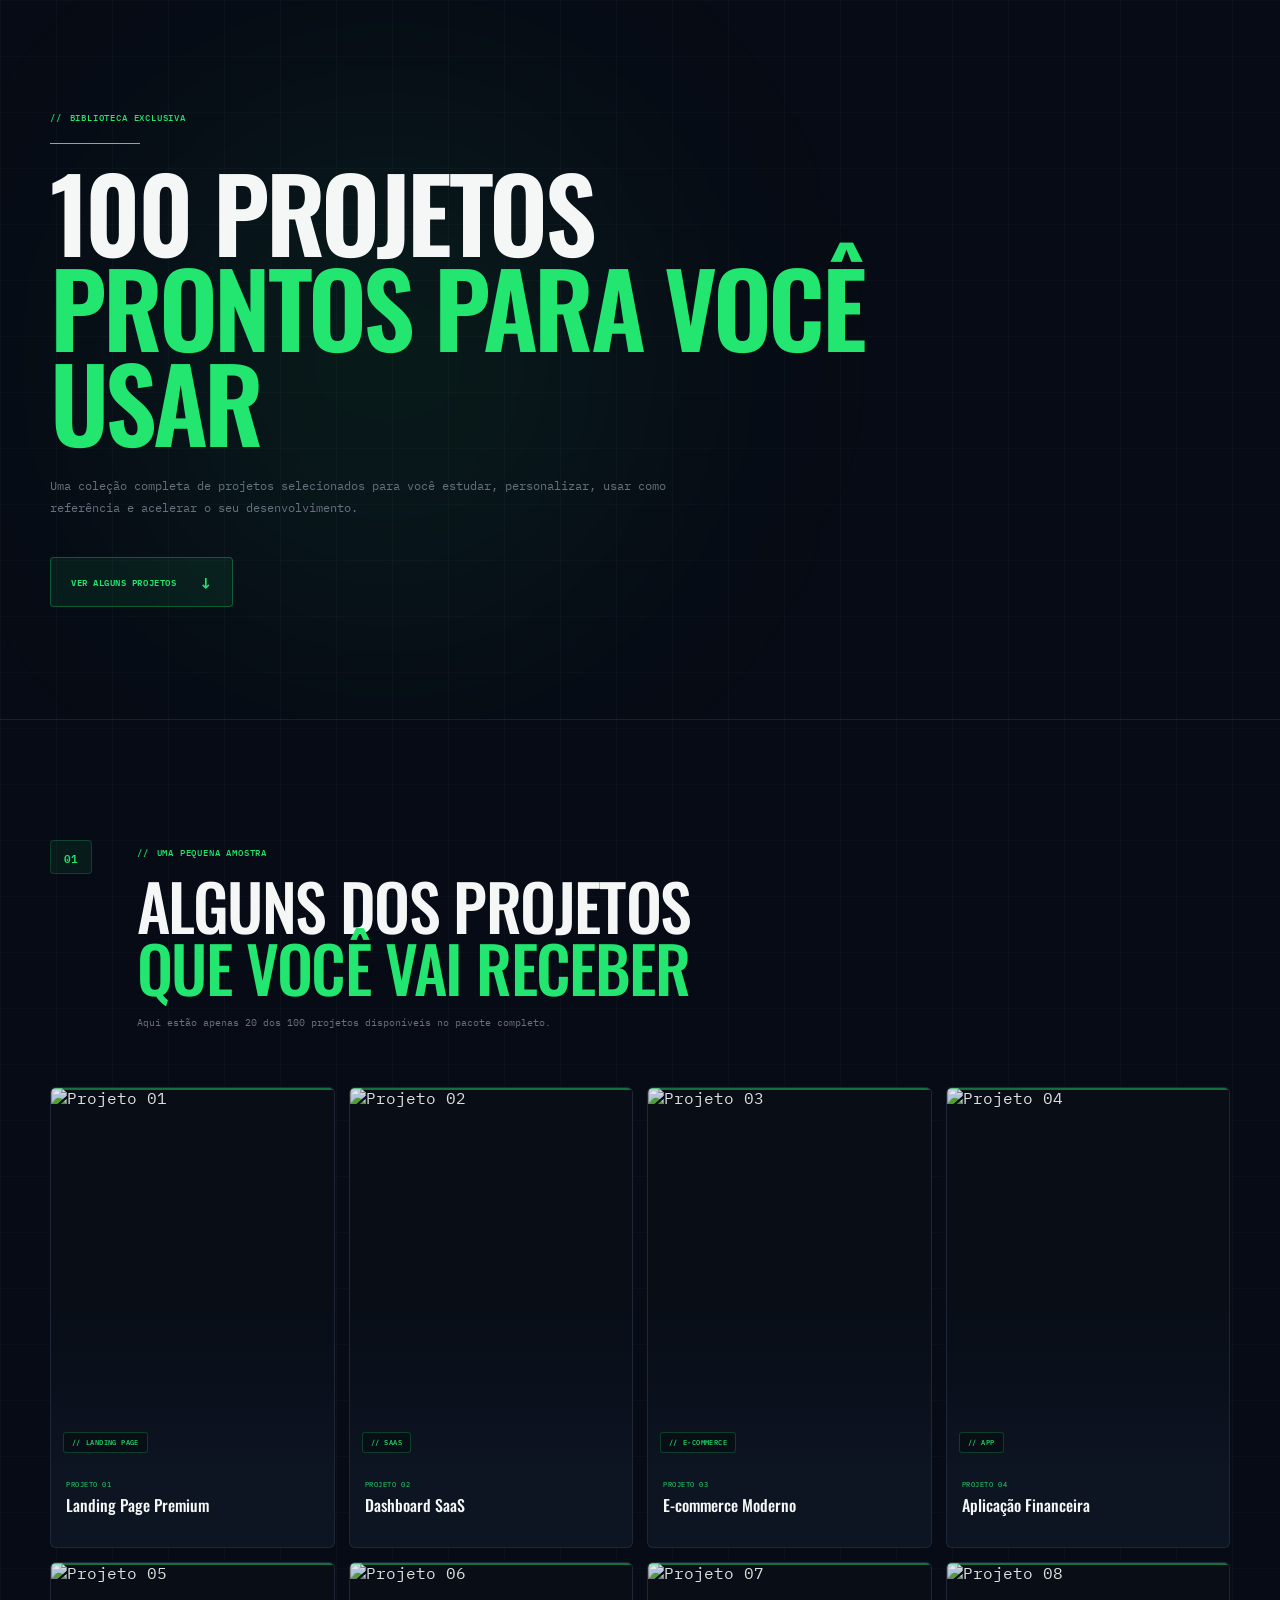
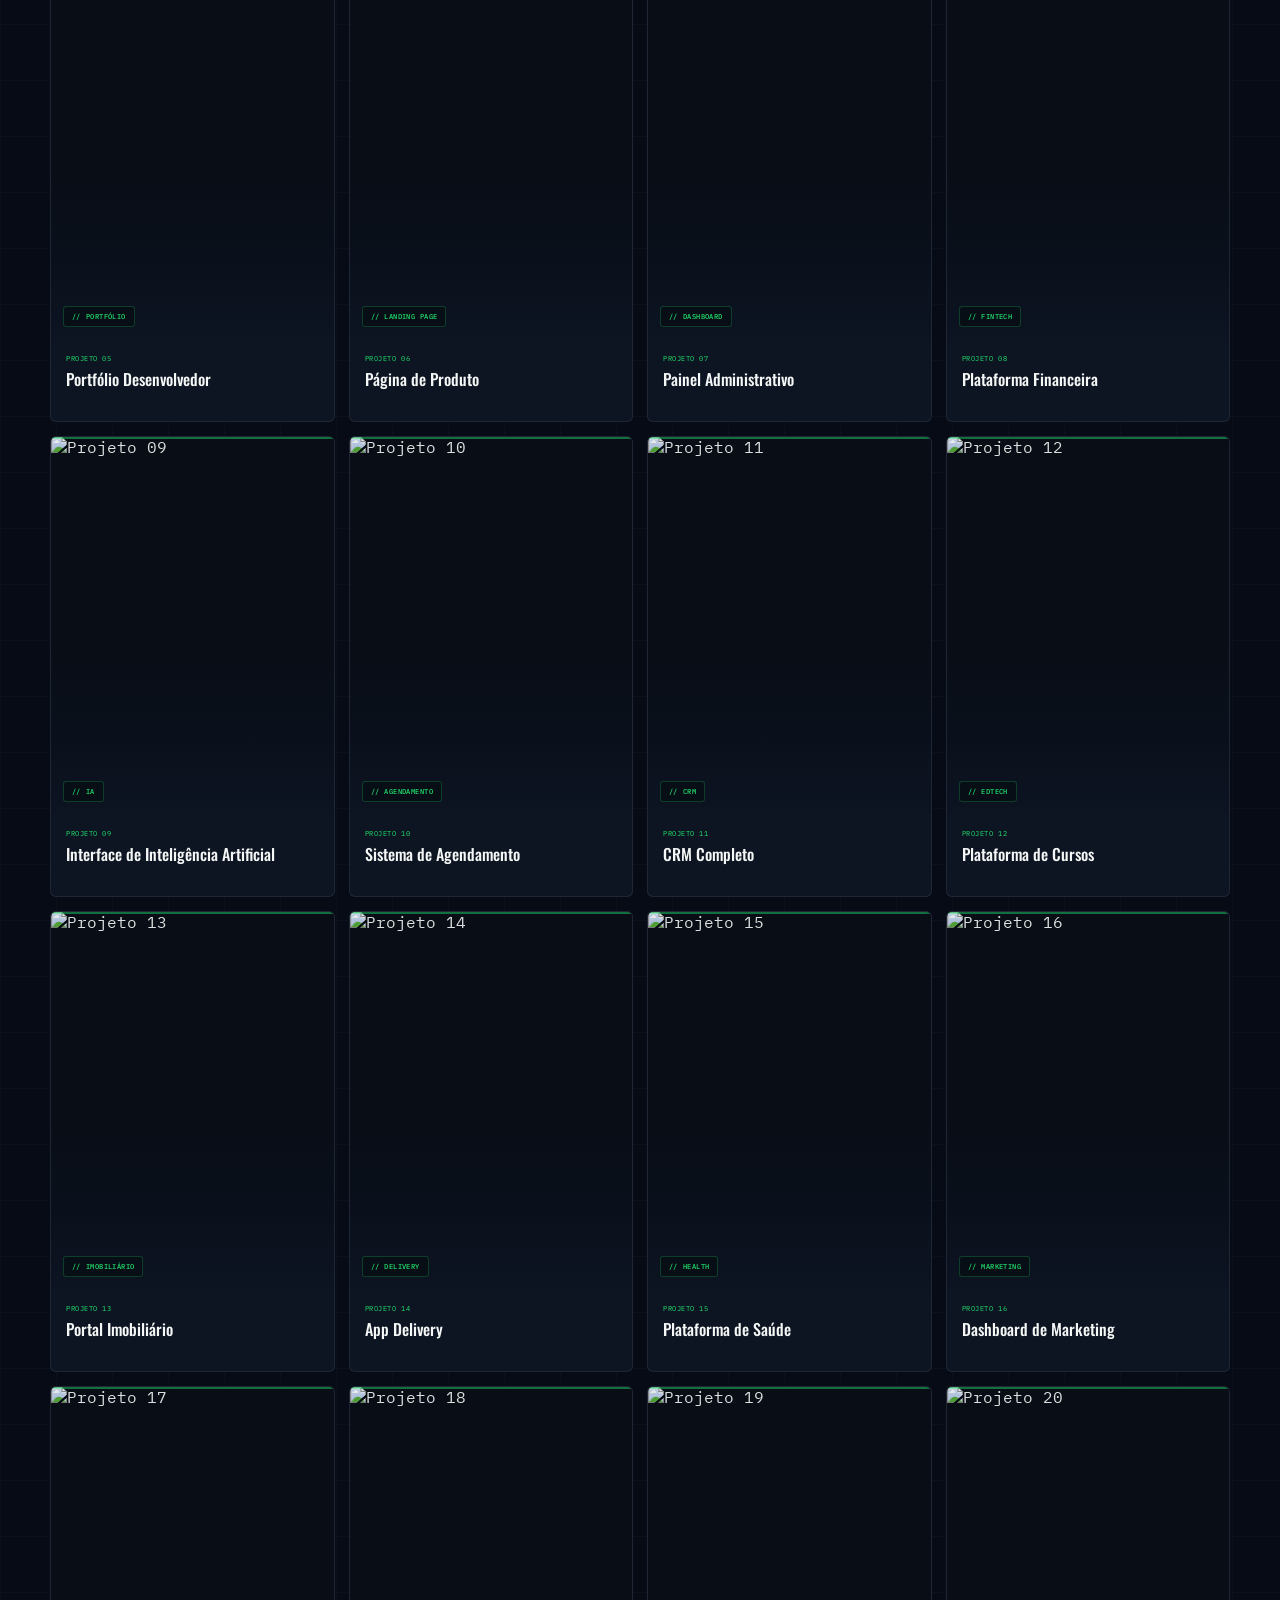
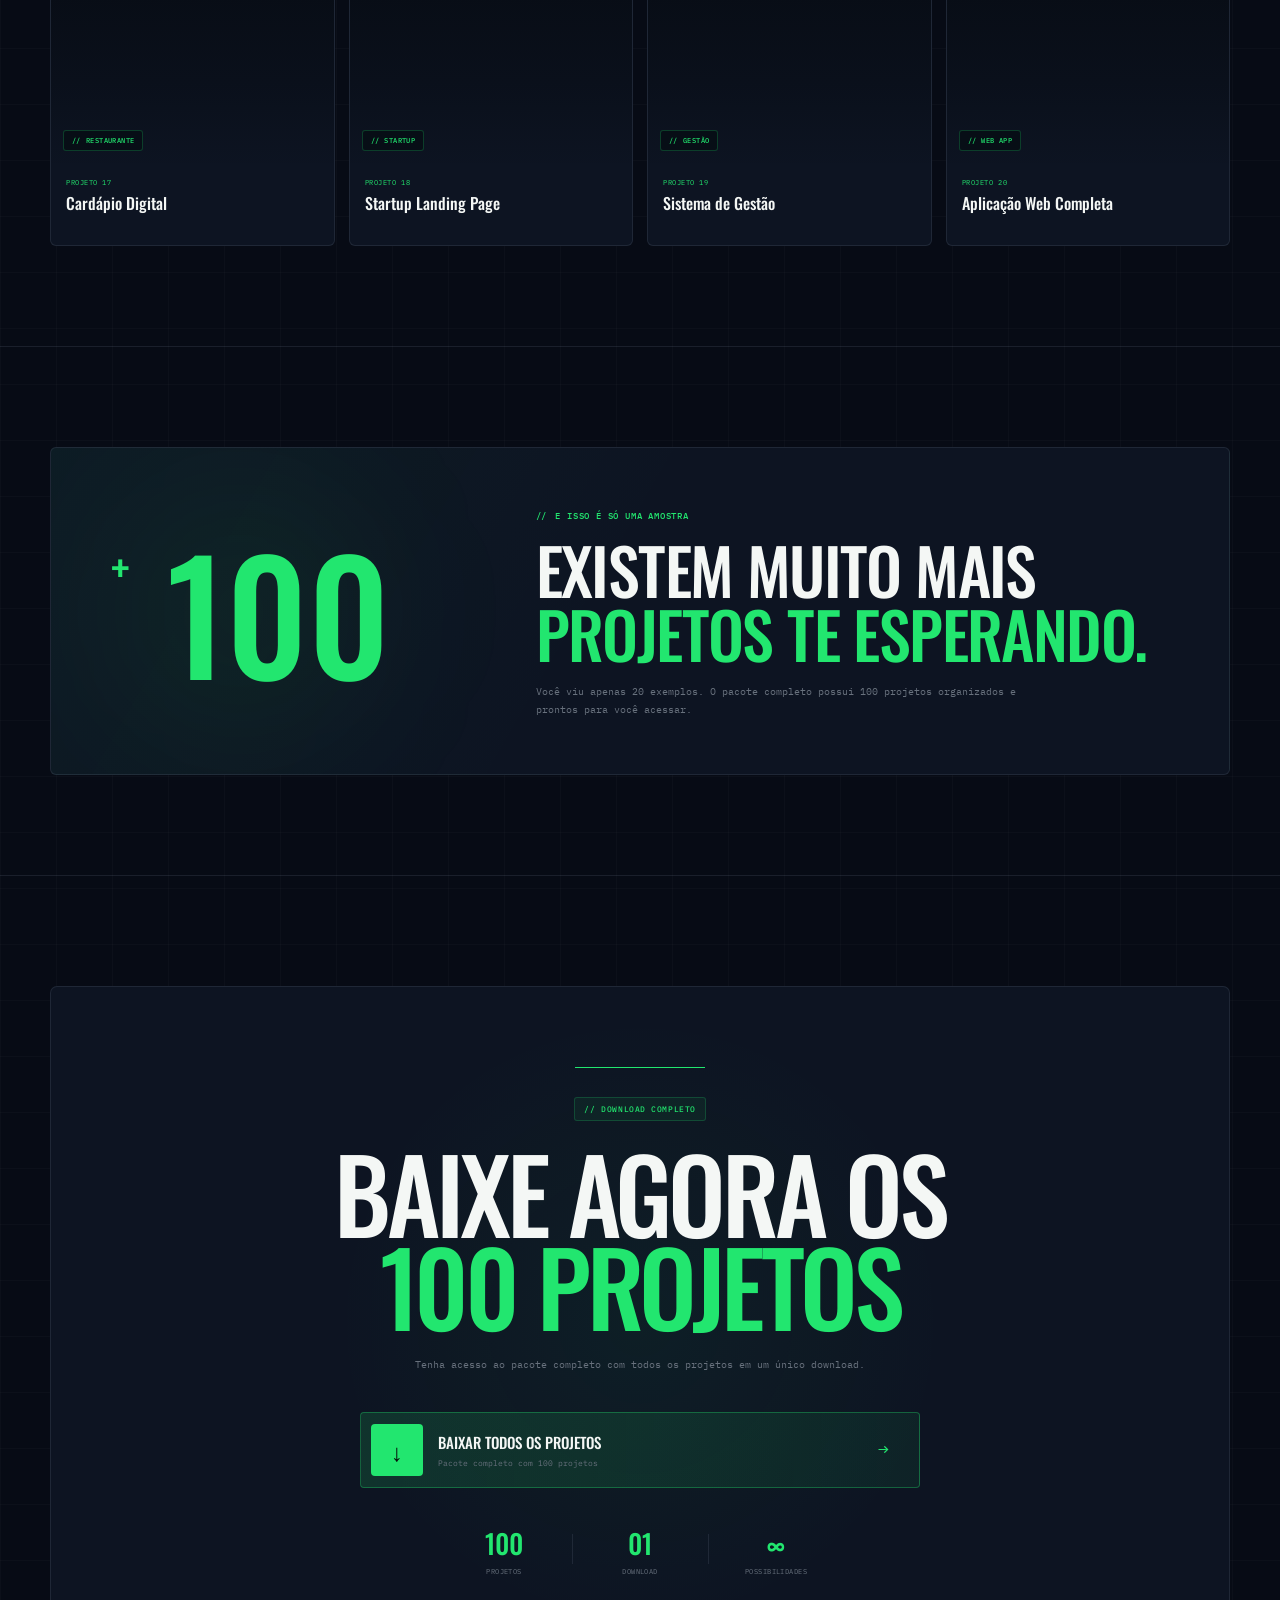
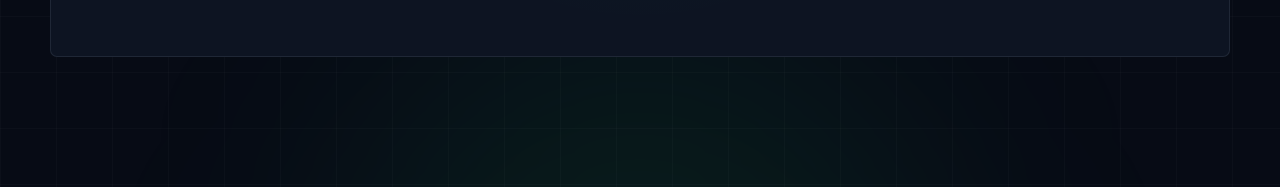
==== index.html @ 67e5e79e "innitial commit" ====
<!doctype html>
<html lang="pt-BR">
  <head>
    <meta charset="UTF-8" />
    <meta name="viewport" content="width=device-width, initial-scale=1.0" />
    <title>100 Projetos Prontos</title>

    <link rel="preconnect" href="https://fonts.googleapis.com" />
    <link rel="preconnect" href="https://fonts.gstatic.com" crossorigin />

    <link
      href="https://fonts.googleapis.com/css2?family=IBM+Plex+Mono:wght@400;500;600&family=Oswald:wght@400;500;600;700&display=swap"
      rel="stylesheet"
    />

    <link rel="stylesheet" href="style.css" />
  </head>

  <body>
    <main class="projects-page">
      <!-- HERO -->
      <section class="hero">
        <div class="hero-glow hero-glow-1"></div>
        <div class="hero-glow hero-glow-2"></div>

        <div class="container hero-content">
          <span class="eyebrow">BIBLIOTECA EXCLUSIVA</span>

          <h1>
            100 PROJETOS
            <span>PRONTOS PARA VOCÊ USAR</span>
          </h1>

          <p>
            Uma coleção completa de projetos selecionados para você estudar,
            personalizar, usar como referência e acelerar o seu desenvolvimento.
          </p>

          <a href="#projetos" class="hero-button">
            VER ALGUNS PROJETOS
            <span>↓</span>
          </a>
        </div>
      </section>

      <!-- PROJETOS -->
      <section class="projects-section" id="projetos">
        <div class="container">
          <div class="section-heading">
            <span class="section-number">01</span>

            <div>
              <span class="eyebrow">UMA PEQUENA AMOSTRA</span>

              <h2>
                ALGUNS DOS PROJETOS
                <span>QUE VOCÊ VAI RECEBER</span>
              </h2>

              <p>
                Aqui estão apenas 20 dos 100 projetos disponíveis no pacote
                completo.
              </p>
            </div>
          </div>

          <div class="projects-grid">
            <!-- CARD 01 -->
            <article class="project-card">
              <div class="project-image">
                <img src="images/projeto-01.jpg" alt="Projeto 01" />
                <div class="project-overlay">
                  <span>LANDING PAGE</span>
                </div>
              </div>

              <div class="project-info">
                <span>PROJETO 01</span>
                <h3>Landing Page Premium</h3>
              </div>
            </article>

            <!-- CARD 02 -->
            <article class="project-card">
              <div class="project-image">
                <img src="images/projeto-02.jpg" alt="Projeto 02" />
                <div class="project-overlay">
                  <span>SAAS</span>
                </div>
              </div>

              <div class="project-info">
                <span>PROJETO 02</span>
                <h3>Dashboard SaaS</h3>
              </div>
            </article>

            <!-- CARD 03 -->
            <article class="project-card">
              <div class="project-image">
                <img src="images/projeto-03.jpg" alt="Projeto 03" />
                <div class="project-overlay">
                  <span>E-COMMERCE</span>
                </div>
              </div>

              <div class="project-info">
                <span>PROJETO 03</span>
                <h3>E-commerce Moderno</h3>
              </div>
            </article>

            <!-- CARD 04 -->
            <article class="project-card">
              <div class="project-image">
                <img src="images/projeto-04.jpg" alt="Projeto 04" />
                <div class="project-overlay">
                  <span>APP</span>
                </div>
              </div>

              <div class="project-info">
                <span>PROJETO 04</span>
                <h3>Aplicação Financeira</h3>
              </div>
            </article>

            <!-- CARD 05 -->
            <article class="project-card">
              <div class="project-image">
                <img src="images/projeto-05.jpg" alt="Projeto 05" />
                <div class="project-overlay">
                  <span>PORTFÓLIO</span>
                </div>
              </div>

              <div class="project-info">
                <span>PROJETO 05</span>
                <h3>Portfólio Desenvolvedor</h3>
              </div>
            </article>

            <!-- CARD 06 -->
            <article class="project-card">
              <div class="project-image">
                <img src="images/projeto-06.jpg" alt="Projeto 06" />
                <div class="project-overlay">
                  <span>LANDING PAGE</span>
                </div>
              </div>

              <div class="project-info">
                <span>PROJETO 06</span>
                <h3>Página de Produto</h3>
              </div>
            </article>

            <!-- CARD 07 -->
            <article class="project-card">
              <div class="project-image">
                <img src="images/projeto-07.jpg" alt="Projeto 07" />
                <div class="project-overlay">
                  <span>DASHBOARD</span>
                </div>
              </div>

              <div class="project-info">
                <span>PROJETO 07</span>
                <h3>Painel Administrativo</h3>
              </div>
            </article>

            <!-- CARD 08 -->
            <article class="project-card">
              <div class="project-image">
                <img src="images/projeto-08.jpg" alt="Projeto 08" />
                <div class="project-overlay">
                  <span>FINTECH</span>
                </div>
              </div>

              <div class="project-info">
                <span>PROJETO 08</span>
                <h3>Plataforma Financeira</h3>
              </div>
            </article>

            <!-- CARD 09 -->
            <article class="project-card">
              <div class="project-image">
                <img src="images/projeto-09.jpg" alt="Projeto 09" />
                <div class="project-overlay">
                  <span>IA</span>
                </div>
              </div>

              <div class="project-info">
                <span>PROJETO 09</span>
                <h3>Interface de Inteligência Artificial</h3>
              </div>
            </article>

            <!-- CARD 10 -->
            <article class="project-card">
              <div class="project-image">
                <img src="images/projeto-10.jpg" alt="Projeto 10" />
                <div class="project-overlay">
                  <span>AGENDAMENTO</span>
                </div>
              </div>

              <div class="project-info">
                <span>PROJETO 10</span>
                <h3>Sistema de Agendamento</h3>
              </div>
            </article>

            <!-- CARD 11 -->
            <article class="project-card">
              <div class="project-image">
                <img src="images/projeto-11.jpg" alt="Projeto 11" />
                <div class="project-overlay">
                  <span>CRM</span>
                </div>
              </div>

              <div class="project-info">
                <span>PROJETO 11</span>
                <h3>CRM Completo</h3>
              </div>
            </article>

            <!-- CARD 12 -->
            <article class="project-card">
              <div class="project-image">
                <img src="images/projeto-12.jpg" alt="Projeto 12" />
                <div class="project-overlay">
                  <span>EDTECH</span>
                </div>
              </div>

              <div class="project-info">
                <span>PROJETO 12</span>
                <h3>Plataforma de Cursos</h3>
              </div>
            </article>

            <!-- CARD 13 -->
            <article class="project-card">
              <div class="project-image">
                <img src="images/projeto-13.jpg" alt="Projeto 13" />
                <div class="project-overlay">
                  <span>IMOBILIÁRIO</span>
                </div>
              </div>

              <div class="project-info">
                <span>PROJETO 13</span>
                <h3>Portal Imobiliário</h3>
              </div>
            </article>

            <!-- CARD 14 -->
            <article class="project-card">
              <div class="project-image">
                <img src="images/projeto-14.jpg" alt="Projeto 14" />
                <div class="project-overlay">
                  <span>DELIVERY</span>
                </div>
              </div>

              <div class="project-info">
                <span>PROJETO 14</span>
                <h3>App Delivery</h3>
              </div>
            </article>

            <!-- CARD 15 -->
            <article class="project-card">
              <div class="project-image">
                <img src="images/projeto-15.jpg" alt="Projeto 15" />
                <div class="project-overlay">
                  <span>HEALTH</span>
                </div>
              </div>

              <div class="project-info">
                <span>PROJETO 15</span>
                <h3>Plataforma de Saúde</h3>
              </div>
            </article>

            <!-- CARD 16 -->
            <article class="project-card">
              <div class="project-image">
                <img src="images/projeto-16.jpg" alt="Projeto 16" />
                <div class="project-overlay">
                  <span>MARKETING</span>
                </div>
              </div>

              <div class="project-info">
                <span>PROJETO 16</span>
                <h3>Dashboard de Marketing</h3>
              </div>
            </article>

            <!-- CARD 17 -->
            <article class="project-card">
              <div class="project-image">
                <img src="images/projeto-17.jpg" alt="Projeto 17" />
                <div class="project-overlay">
                  <span>RESTAURANTE</span>
                </div>
              </div>

              <div class="project-info">
                <span>PROJETO 17</span>
                <h3>Cardápio Digital</h3>
              </div>
            </article>

            <!-- CARD 18 -->
            <article class="project-card">
              <div class="project-image">
                <img src="images/projeto-18.jpg" alt="Projeto 18" />
                <div class="project-overlay">
                  <span>STARTUP</span>
                </div>
              </div>

              <div class="project-info">
                <span>PROJETO 18</span>
                <h3>Startup Landing Page</h3>
              </div>
            </article>

            <!-- CARD 19 -->
            <article class="project-card">
              <div class="project-image">
                <img src="images/projeto-19.jpg" alt="Projeto 19" />
                <div class="project-overlay">
                  <span>GESTÃO</span>
                </div>
              </div>

              <div class="project-info">
                <span>PROJETO 19</span>
                <h3>Sistema de Gestão</h3>
              </div>
            </article>

            <!-- CARD 20 -->
            <article class="project-card">
              <div class="project-image">
                <img src="images/projeto-20.jpg" alt="Projeto 20" />
                <div class="project-overlay">
                  <span>WEB APP</span>
                </div>
              </div>

              <div class="project-info">
                <span>PROJETO 20</span>
                <h3>Aplicação Web Completa</h3>
              </div>
            </article>
          </div>
        </div>
      </section>

      <!-- CONTADOR -->
      <section class="counter-section">
        <div class="container">
          <div class="counter-box">
            <div class="counter-number">
              <span>+</span>
              100
            </div>

            <div class="counter-content">
              <span class="eyebrow">E ISSO É SÓ UMA AMOSTRA</span>

              <h2>
                EXISTEM MUITO MAIS
                <span>PROJETOS TE ESPERANDO.</span>
              </h2>

              <p>
                Você viu apenas 20 exemplos. O pacote completo possui 100
                projetos organizados e prontos para você acessar.
              </p>
            </div>
          </div>
        </div>
      </section>

      <!-- CTA FINAL -->
      <section class="download-section">
        <div class="download-glow"></div>

        <div class="container">
          <div class="download-card">
            <span class="download-badge"> DOWNLOAD COMPLETO </span>

            <h2>
              BAIXE AGORA OS
              <span>100 PROJETOS</span>
            </h2>

            <p>
              Tenha acesso ao pacote completo com todos os projetos em um único
              download.
            </p>

            <!-- TROQUE O HREF PELO LINK DO SEU ZIP -->
            <a
              href="https://drive.google.com/uc?export=download&id=1RtNNRLsA-LP48QksW-aW4sHcP6Hw93Mc"
              class="download-button"
              download
            >
              <div class="download-icon">↓</div>

              <div>
                <strong>BAIXAR TODOS OS PROJETOS</strong>
                <span>Pacote completo com 100 projetos</span>
              </div>

              <div class="download-arrow">→</div>
            </a>

            <div class="download-info">
              <div>
                <strong>100</strong>
                <span>Projetos</span>
              </div>

              <div class="separator"></div>

              <div>
                <strong>01</strong>
                <span>Download</span>
              </div>

              <div class="separator"></div>

              <div>
                <strong>∞</strong>
                <span>Possibilidades</span>
              </div>
            </div>
          </div>
        </div>
      </section>
    </main>
  </body>
</html>
---- style.css ----
:root {
  --bg: #070b15;
  --bg-secondary: #0a101d;
  --card: #0d1422;
  --card-hover: #111a2b;

  --green: #22e66f;
  --green-soft: rgba(34, 230, 111, 0.08);

  --white: #f4f7f5;
  --text: #d9dfe2;
  --muted: #68717d;

  --line: rgba(140, 159, 178, 0.14);
  --line-green: rgba(34, 230, 111, 0.3);

  --heading: "Oswald", sans-serif;
  --mono: "IBM Plex Mono", monospace;
}

* {
  margin: 0;
  padding: 0;
  box-sizing: border-box;
}

html {
  scroll-behavior: smooth;
}

body {
  min-height: 100vh;
  background-color: var(--bg);
  background-image:
    linear-gradient(rgba(255, 255, 255, 0.018) 1px, transparent 1px),
    linear-gradient(90deg, rgba(255, 255, 255, 0.018) 1px, transparent 1px);
  background-size: 56px 56px;

  color: var(--white);
  font-family: var(--mono);
  overflow-x: hidden;
}

img {
  display: block;
  width: 100%;
}

a {
  text-decoration: none;
  color: inherit;
}

.container {
  width: min(1180px, calc(100% - 64px));
  margin: 0 auto;
}

.eyebrow {
  display: inline-flex;
  align-items: center;
  font-family: var(--mono);
  font-size: 9px;
  font-weight: 500;
  letter-spacing: 0.09em;
  text-transform: uppercase;
  color: var(--green);
}

.eyebrow::before {
  content: "//";
  margin-right: 8px;
}

.hero {
  min-height: 720px;
  position: relative;
  display: flex;
  align-items: center;
  overflow: hidden;
  border-bottom: 1px solid var(--line);
}

.hero::before {
  content: "";
  position: absolute;
  width: 520px;
  height: 520px;
  left: 10%;
  top: 50%;
  transform: translateY(-50%);
  border-radius: 50%;
  background: rgba(34, 230, 111, 0.07);
  filter: blur(130px);
}

.hero-glow {
  display: none;
}

.hero-content {
  position: relative;
  z-index: 2;
  display: flex;
  flex-direction: column;
  align-items: flex-start;
  text-align: left;
}

.hero h1 {
  max-width: 950px;
  margin-top: 20px;
  font-family: var(--heading);
  font-size: clamp(64px, 8vw, 110px);
  font-weight: 600;
  line-height: 0.93;
  letter-spacing: -0.035em;
}

.hero h1 span {
  display: block;
  color: var(--green);
}

.hero h1::before {
  content: "";
  display: block;
  width: 90px;
  height: 1px;
  margin-bottom: 20px;
  background: var(--green);
}

.hero p {
  max-width: 650px;
  margin-top: 25px;
  font-size: 12px;
  line-height: 1.85;
  color: var(--muted);
}

.hero-button {
  margin-top: 38px;
  min-height: 50px;
  display: inline-flex;
  align-items: center;
  gap: 25px;
  padding: 0 20px;

  background: var(--green-soft);
  border: 1px solid var(--line-green);
  border-radius: 4px;

  color: var(--green);
  font-family: var(--mono);
  font-size: 9px;
  font-weight: 600;
  letter-spacing: 0.06em;

  transition: 0.25s ease;
}

.hero-button:hover {
  transform: translateY(-2px);
  background: rgba(34, 230, 111, 0.13);
  border-color: var(--green);
}

.hero-button span {
  font-size: 16px;
}

.projects-section {
  padding: 120px 0 100px;
  border-bottom: 1px solid var(--line);
}

.section-heading {
  display: grid;
  grid-template-columns: 62px 1fr;
  gap: 25px;
  align-items: flex-start;
  margin-bottom: 55px;
}

.section-number {
  width: 42px;
  height: 34px;

  display: flex;
  align-items: center;
  justify-content: center;

  border-radius: 4px;
  border: 1px solid rgba(34, 230, 111, 0.18);
  background: rgba(34, 230, 111, 0.07);

  color: var(--green);
  font-size: 11px;
  font-weight: 600;
}

.section-heading h2 {
  max-width: 850px;
  margin-top: 14px;

  font-family: var(--heading);
  font-size: clamp(44px, 5vw, 70px);
  font-weight: 500;
  line-height: 0.97;
  letter-spacing: -0.025em;
}

.section-heading h2 span {
  display: block;
  color: var(--green);
}

.section-heading p {
  max-width: 580px;
  margin-top: 16px;
  font-size: 10px;
  line-height: 1.8;
  color: var(--muted);
}

.projects-grid {
  display: grid;
  grid-template-columns: repeat(4, minmax(0, 1fr));
  gap: 14px;
}

.project-card {
  position: relative;
  overflow: hidden;

  background: var(--card);
  border: 1px solid var(--line);
  border-radius: 6px;

  transition: 0.3s ease;
}

.project-card::before {
  content: "";
  position: absolute;
  top: 0;
  left: 0;
  right: 0;
  height: 2px;
  background: var(--green);
  opacity: 0.45;
  z-index: 5;
}

.project-card:hover {
  transform: translateY(-4px);
  background: var(--card-hover);
  border-color: rgba(34, 230, 111, 0.28);
}

.project-image {
  position: relative;
  width: 100%;
  aspect-ratio: 3 / 4;
  overflow: hidden;
  background: #080d16;
}

.project-image img {
  width: 100%;
  height: 100%;
  object-fit: cover;
  object-position: top center;

  opacity: 0.9;
  transition: 0.5s ease;
}

.project-card:hover .project-image img {
  transform: scale(1.03);
  opacity: 1;
}

.project-image::after {
  content: "";
  position: absolute;
  inset: 0;

  background: linear-gradient(
    to top,
    rgba(13, 20, 34, 0.95) 0%,
    rgba(13, 20, 34, 0.45) 20%,
    transparent 45%
  );

  pointer-events: none;
}

.project-overlay {
  position: absolute;
  left: 12px;
  bottom: 12px;
  z-index: 3;
}

.project-overlay span {
  display: inline-flex;
  align-items: center;

  padding: 5px 8px;

  border: 1px solid rgba(34, 230, 111, 0.22);
  border-radius: 3px;

  background: rgba(8, 15, 22, 0.92);
  color: var(--green);

  font-size: 7px;
  font-weight: 500;
  letter-spacing: 0.06em;
}

.project-overlay span::before {
  content: "//";
  margin-right: 5px;
}

.project-info {
  min-height: 82px;
  padding: 15px;
}

.project-info > span {
  display: block;
  margin-bottom: 7px;

  color: var(--green);
  font-size: 7px;
  letter-spacing: 0.08em;
}

.project-info h3 {
  font-family: var(--heading);
  font-size: 16px;
  font-weight: 500;
  line-height: 1.2;
  color: var(--white);
}

.counter-section {
  padding: 100px 0;
  border-bottom: 1px solid var(--line);
}

.counter-box {
  position: relative;

  min-height: 320px;

  display: grid;
  grid-template-columns: 0.7fr 1.25fr;
  align-items: center;
  gap: 70px;

  padding: 55px 60px;

  border: 1px solid var(--line);
  border-radius: 6px;

  background:
    linear-gradient(
      120deg,
      rgba(34, 230, 111, 0.04),
      transparent 48%
    ),
    var(--card);

  overflow: hidden;
}

.counter-box::before {
  content: "";

  position: absolute;

  width: 260px;
  height: 260px;

  left: 5%;
  top: 50%;

  transform: translateY(-50%);

  background: rgba(34, 230, 111, 0.06);
  filter: blur(80px);
  border-radius: 50%;
}

.counter-number {
  position: relative;
  z-index: 2;

  font-family: var(--heading);
  font-size: clamp(100px, 12vw, 175px);
  font-weight: 500;
  line-height: 0.8;

  color: var(--green);
}

.counter-number span {
  font-size: 0.28em;
  vertical-align: top;
}

.counter-content {
  position: relative;
  z-index: 2;
}

.counter-content h2 {
  margin-top: 14px;

  font-family: var(--heading);
  font-size: clamp(42px, 5vw, 65px);
  font-weight: 500;
  line-height: 1;
  letter-spacing: -0.025em;
}

.counter-content h2 span {
  display: block;
  color: var(--green);
}

.counter-content p {
  max-width: 520px;
  margin-top: 18px;

  color: var(--muted);

  font-size: 10px;
  line-height: 1.8;
}

.download-section {
  position: relative;
  padding: 110px 0 130px;
  overflow: hidden;
}

.download-section::before {
  content: "";

  position: absolute;

  width: 600px;
  height: 600px;

  left: 50%;
  bottom: -430px;

  transform: translateX(-50%);

  background: rgba(34, 230, 111, 0.08);
  filter: blur(130px);
  border-radius: 50%;
}

.download-glow {
  display: none;
}

.download-card {
  position: relative;
  z-index: 2;

  min-height: 560px;

  display: flex;
  flex-direction: column;
  justify-content: center;
  align-items: center;

  padding: 80px 60px;

  text-align: center;

  border: 1px solid var(--line);
  border-radius: 7px;

  background:
    radial-gradient(
      circle at center,
      rgba(34, 230, 111, 0.05),
      transparent 45%
    ),
    var(--card);
}

.download-card::before {
  content: "";

  position: absolute;

  top: 80px;
  left: 50%;

  width: 130px;
  height: 1px;

  transform: translateX(-50%);
  background: var(--green);
}

.download-badge {
  display: inline-flex;
  align-items: center;

  margin-top: 30px;
  padding: 6px 9px;

  border: 1px solid rgba(34, 230, 111, 0.2);
  border-radius: 3px;

  background: rgba(34, 230, 111, 0.06);
  color: var(--green);

  font-size: 8px;
  font-weight: 500;
  letter-spacing: 0.07em;
}

.download-badge::before {
  content: "//";
  margin-right: 6px;
}

.download-card h2 {
  max-width: 900px;
  margin-top: 25px;

  font-family: var(--heading);
  font-size: clamp(64px, 8vw, 105px);
  font-weight: 500;
  line-height: 0.9;
  letter-spacing: -0.04em;
}

.download-card h2 span {
  display: block;
  color: var(--green);
}

.download-card > p {
  max-width: 550px;
  margin-top: 25px;

  font-size: 10px;
  line-height: 1.8;
  color: var(--muted);
}

.download-button {
  width: min(100%, 560px);
  min-height: 76px;

  margin-top: 38px;

  display: grid;
  grid-template-columns: 52px 1fr 25px;
  align-items: center;
  gap: 15px;

  padding: 10px 16px 10px 10px;

  text-align: left;

  border: 1px solid rgba(34, 230, 111, 0.32);
  border-radius: 4px;

  background: linear-gradient(
    90deg,
    rgba(34, 230, 111, 0.15),
    rgba(34, 230, 111, 0.07)
  );

  color: var(--white);

  transition: 0.25s ease;
}

.download-button:hover {
  transform: translateY(-3px);
  border-color: var(--green);

  background: linear-gradient(
    90deg,
    rgba(34, 230, 111, 0.22),
    rgba(34, 230, 111, 0.1)
  );
}

.download-icon {
  width: 52px;
  height: 52px;

  display: flex;
  align-items: center;
  justify-content: center;

  border-radius: 4px;

  background: var(--green);
  color: #06110b;

  font-family: var(--heading);
  font-size: 24px;
}

.download-button > div:nth-child(2) {
  display: flex;
  flex-direction: column;
  gap: 5px;
}

.download-button strong {
  font-family: var(--heading);
  font-size: 15px;
  font-weight: 500;
  color: var(--white);
}

.download-button span {
  font-size: 8px;
  color: var(--muted);
}

.download-arrow {
  color: var(--green);
  font-size: 18px;
}

.download-info {
  margin-top: 35px;

  display: flex;
  align-items: center;
  justify-content: center;

  gap: 30px;
}

.download-info > div:not(.separator) {
  min-width: 75px;

  display: flex;
  flex-direction: column;
  gap: 4px;
}

.download-info strong {
  font-family: var(--heading);
  font-size: 27px;
  font-weight: 500;
  color: var(--green);
}

.download-info span {
  font-size: 7px;
  text-transform: uppercase;
  letter-spacing: 0.07em;
  color: var(--muted);
}

.separator {
  width: 1px;
  height: 30px;
  background: var(--line);
}

@media (max-width: 1050px) {
  .projects-grid {
    grid-template-columns: repeat(3, minmax(0, 1fr));
  }

  .counter-box {
    gap: 35px;
  }
}

@media (max-width: 768px) {
  .container {
    width: calc(100% - 30px);
  }

  .hero {
    min-height: 640px;
  }

  .hero h1 {
    font-size: clamp(52px, 15vw, 78px);
  }

  .hero p {
    font-size: 10px;
  }

  .projects-section {
    padding: 85px 0;
  }

  .section-heading {
    grid-template-columns: 1fr;
    gap: 18px;
    margin-bottom: 40px;
  }

  .section-heading h2 {
    font-size: 48px;
  }

  .projects-grid {
    grid-template-columns: repeat(2, minmax(0, 1fr));
    gap: 10px;
  }

  .counter-section {
    padding: 70px 0;
  }

  .counter-box {
    grid-template-columns: 1fr;
    gap: 40px;
    padding: 45px 30px;
  }

  .counter-number {
    font-size: 110px;
  }

  .download-section {
    padding: 70px 0 90px;
  }

  .download-card {
    min-height: 500px;
    padding: 70px 25px;
  }

  .download-card::before {
    top: 55px;
  }
}

@media (max-width: 500px) {
  .hero {
    min-height: 580px;
  }

  .hero h1 {
    font-size: 51px;
  }

  .hero-button {
    min-height: 46px;
    font-size: 8px;
  }

  .projects-grid {
    grid-template-columns: repeat(2, minmax(0, 1fr));
    gap: 8px;
  }

  .project-info {
    min-height: 68px;
    padding: 10px;
  }

  .project-info h3 {
    font-size: 13px;
  }

  .project-info > span {
    font-size: 6px;
  }

  .project-overlay {
    left: 8px;
    bottom: 8px;
  }

  .project-overlay span {
    padding: 4px 5px;
    font-size: 6px;
  }

  .counter-box {
    padding: 40px 22px;
  }

  .counter-content h2 {
    font-size: 44px;
  }

  .download-card {
    padding: 65px 18px;
  }

  .download-card h2 {
    font-size: 53px;
  }

  .download-button {
    grid-template-columns: 48px 1fr;
    gap: 11px;
  }

  .download-icon {
    width: 48px;
    height: 48px;
  }

  .download-arrow {
    display: none;
  }

  .download-button strong {
    font-size: 13px;
  }

  .download-button span {
    font-size: 7px;
  }

  .download-info {
    gap: 14px;
  }
}
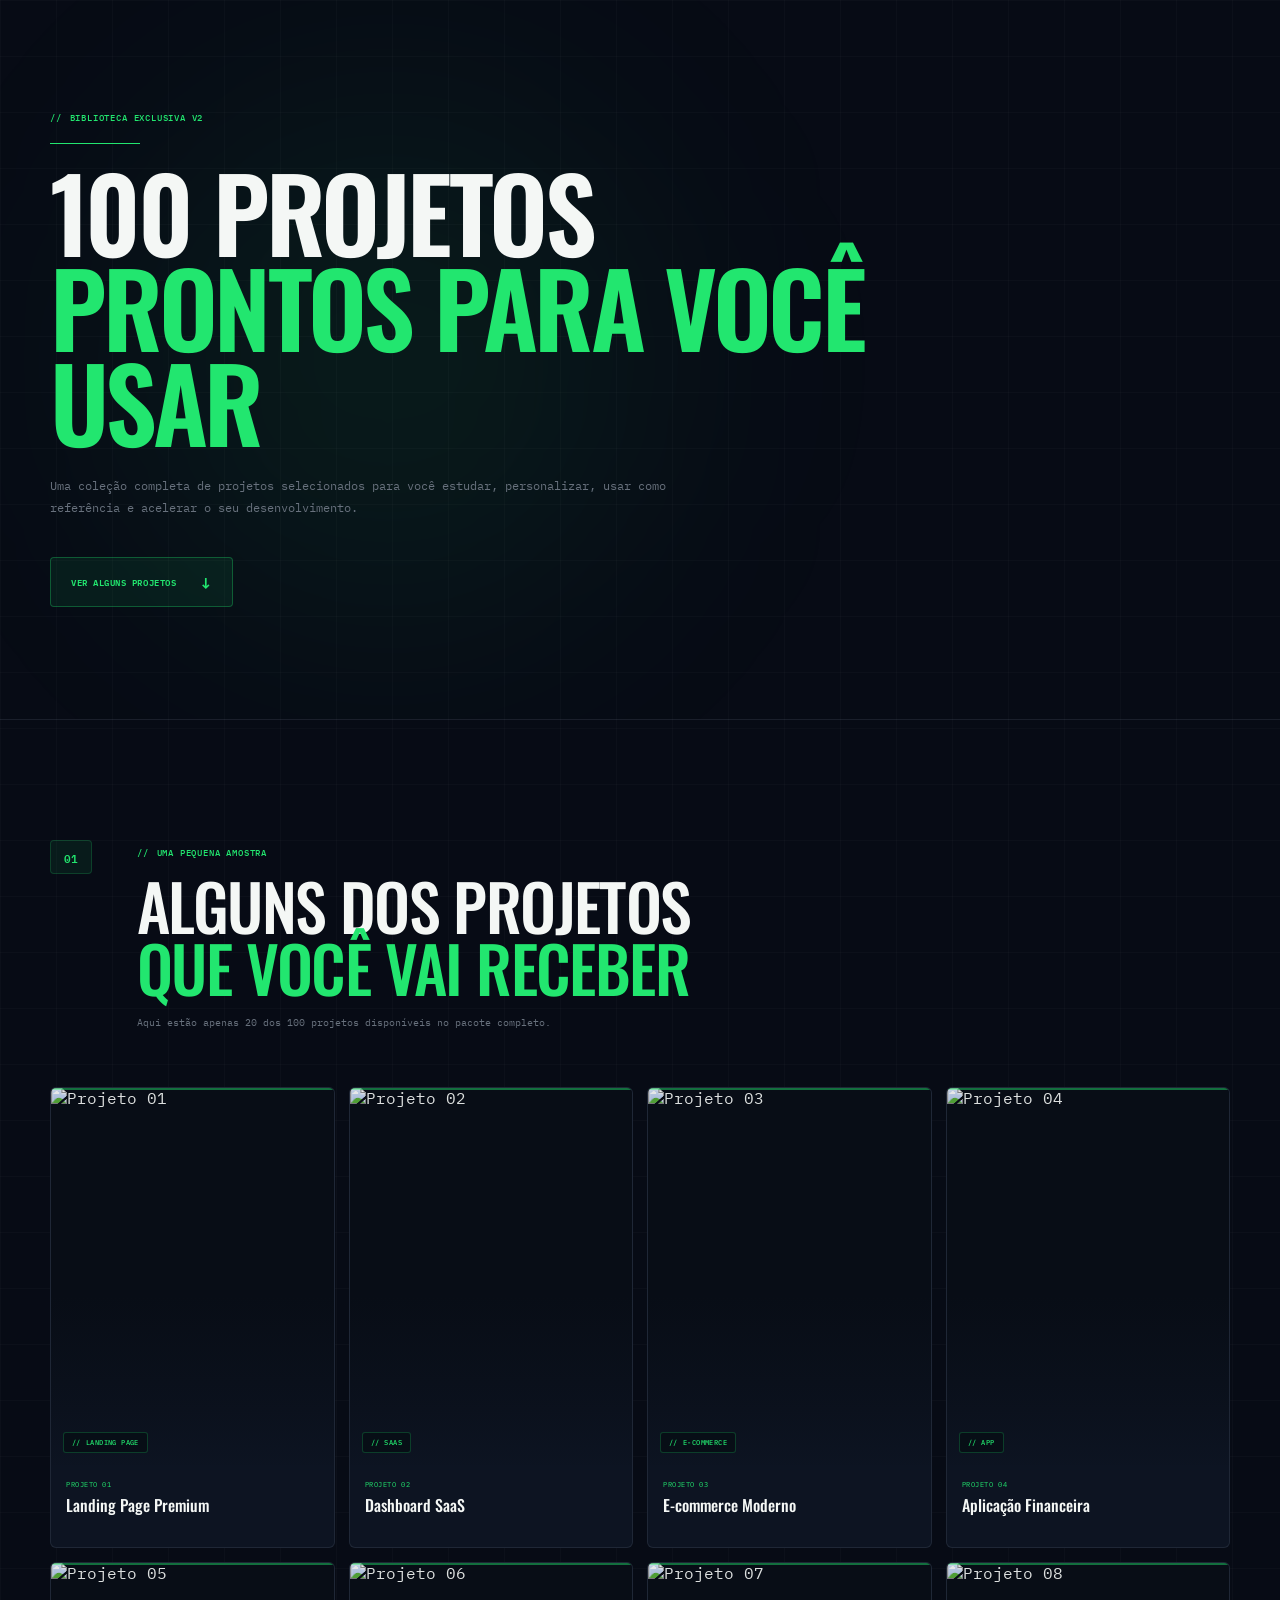
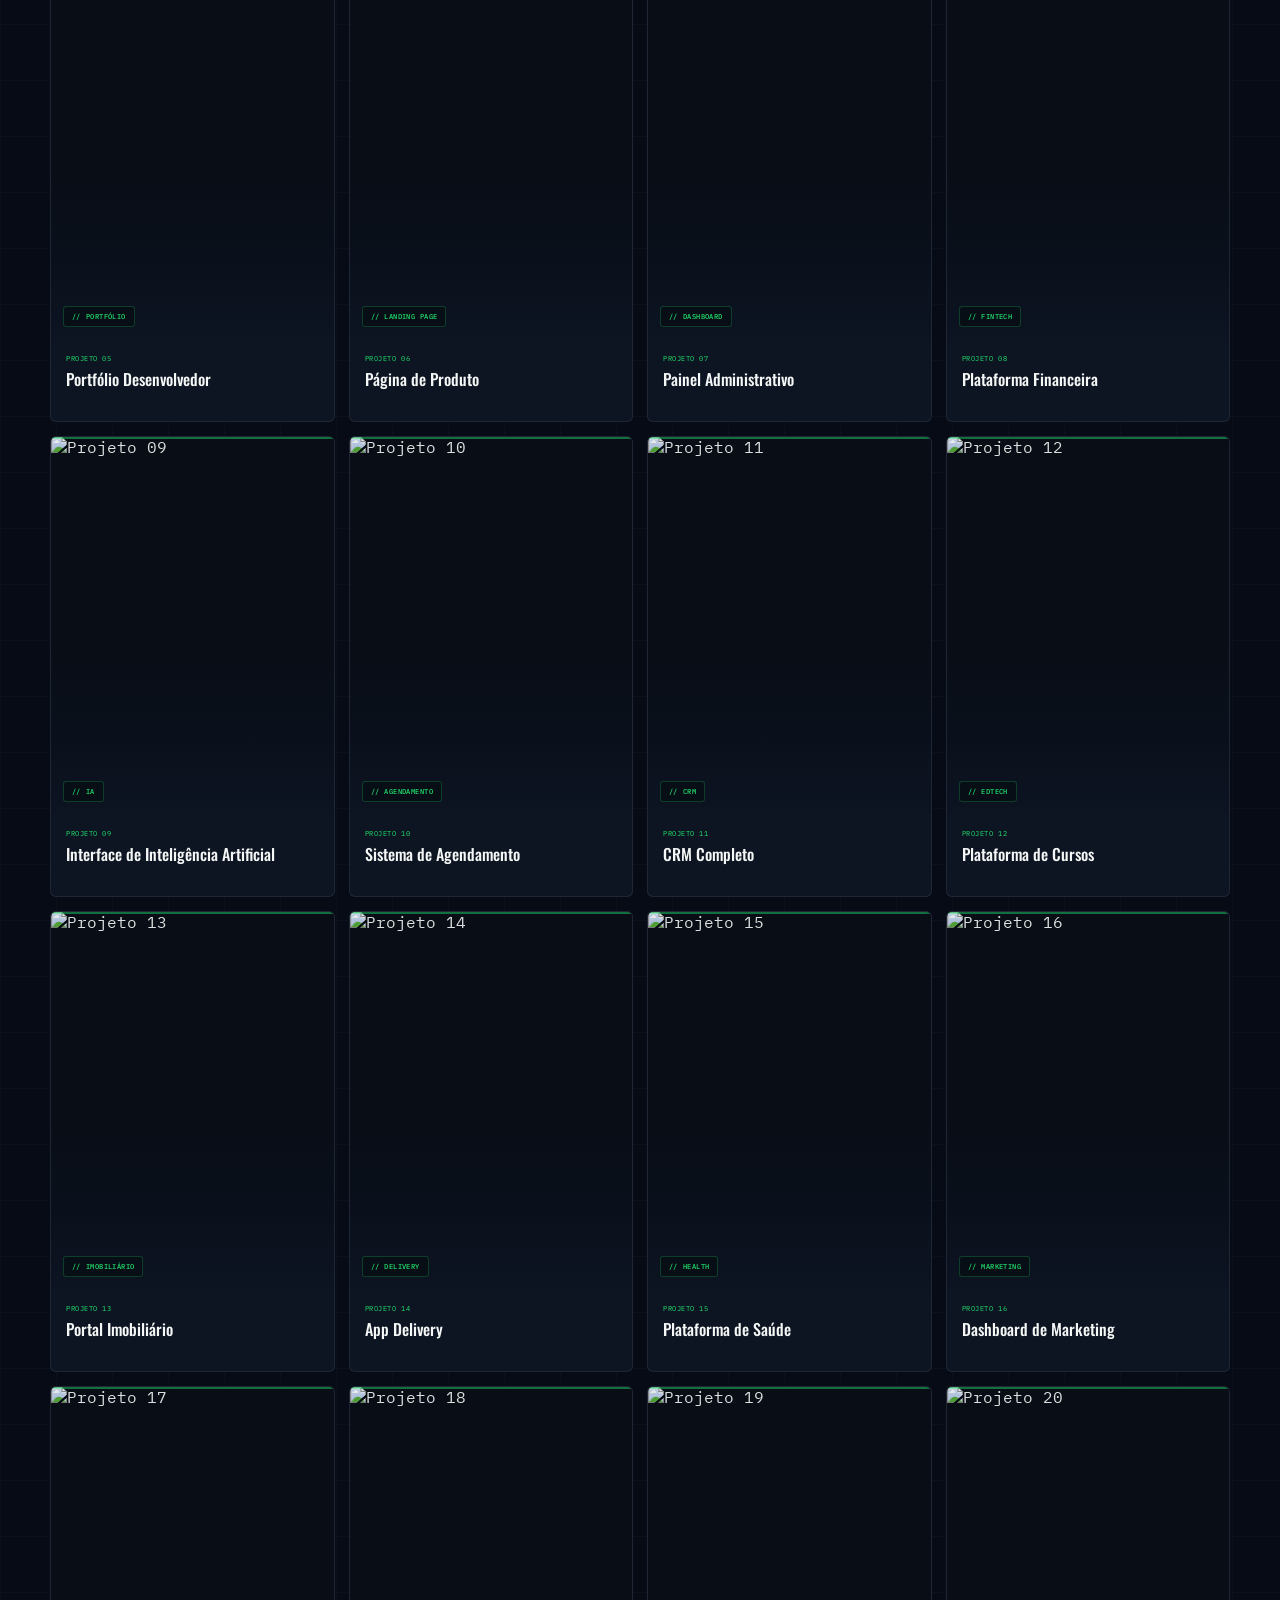
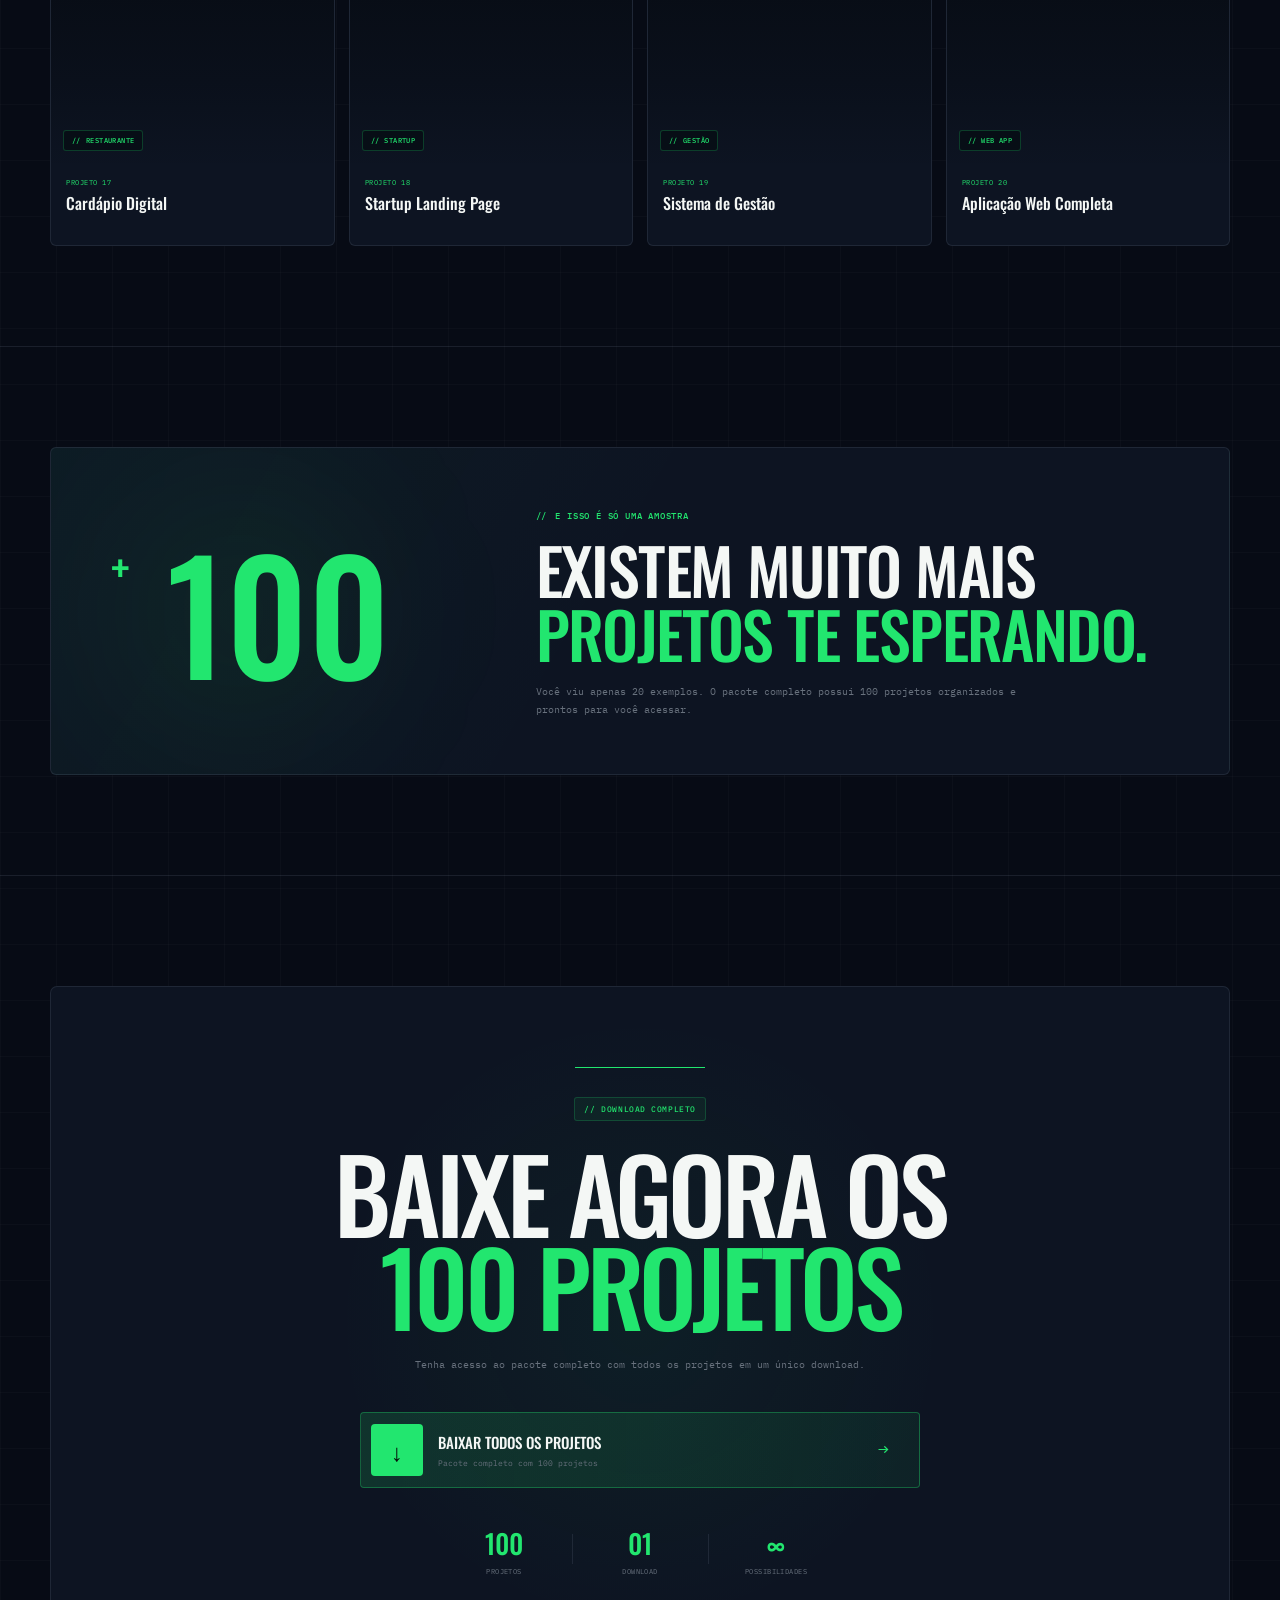
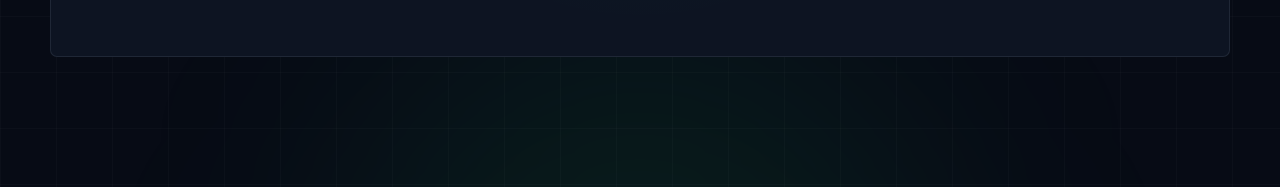
==== commit 6c314ce9: "teste" ====
--- a/index.html
+++ b/index.html
@@ -24,7 +24,7 @@
         <div class="hero-glow hero-glow-2"></div>
 
         <div class="container hero-content">
-          <span class="eyebrow">BIBLIOTECA EXCLUSIVA</span>
+          <span class="eyebrow">BIBLIOTECA EXCLUSIVA V2</span>
 
           <h1>
             100 PROJETOS
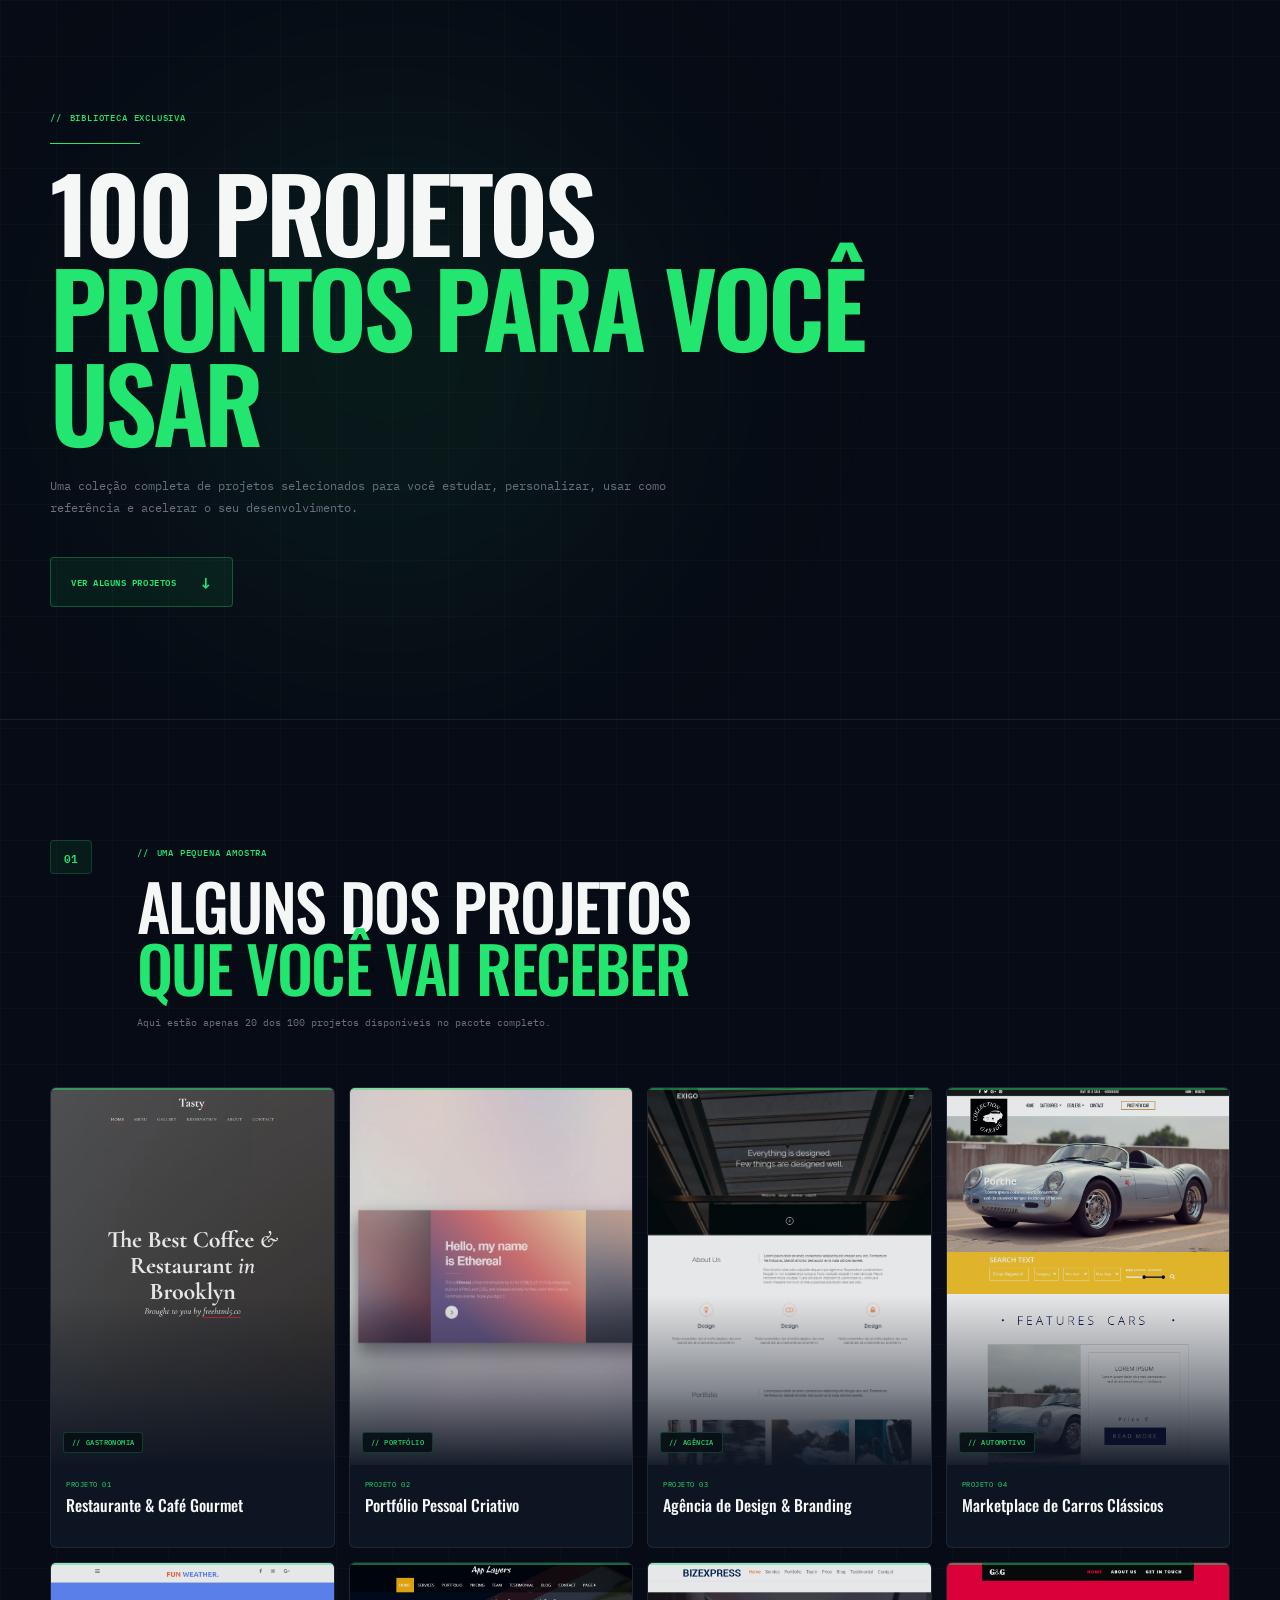
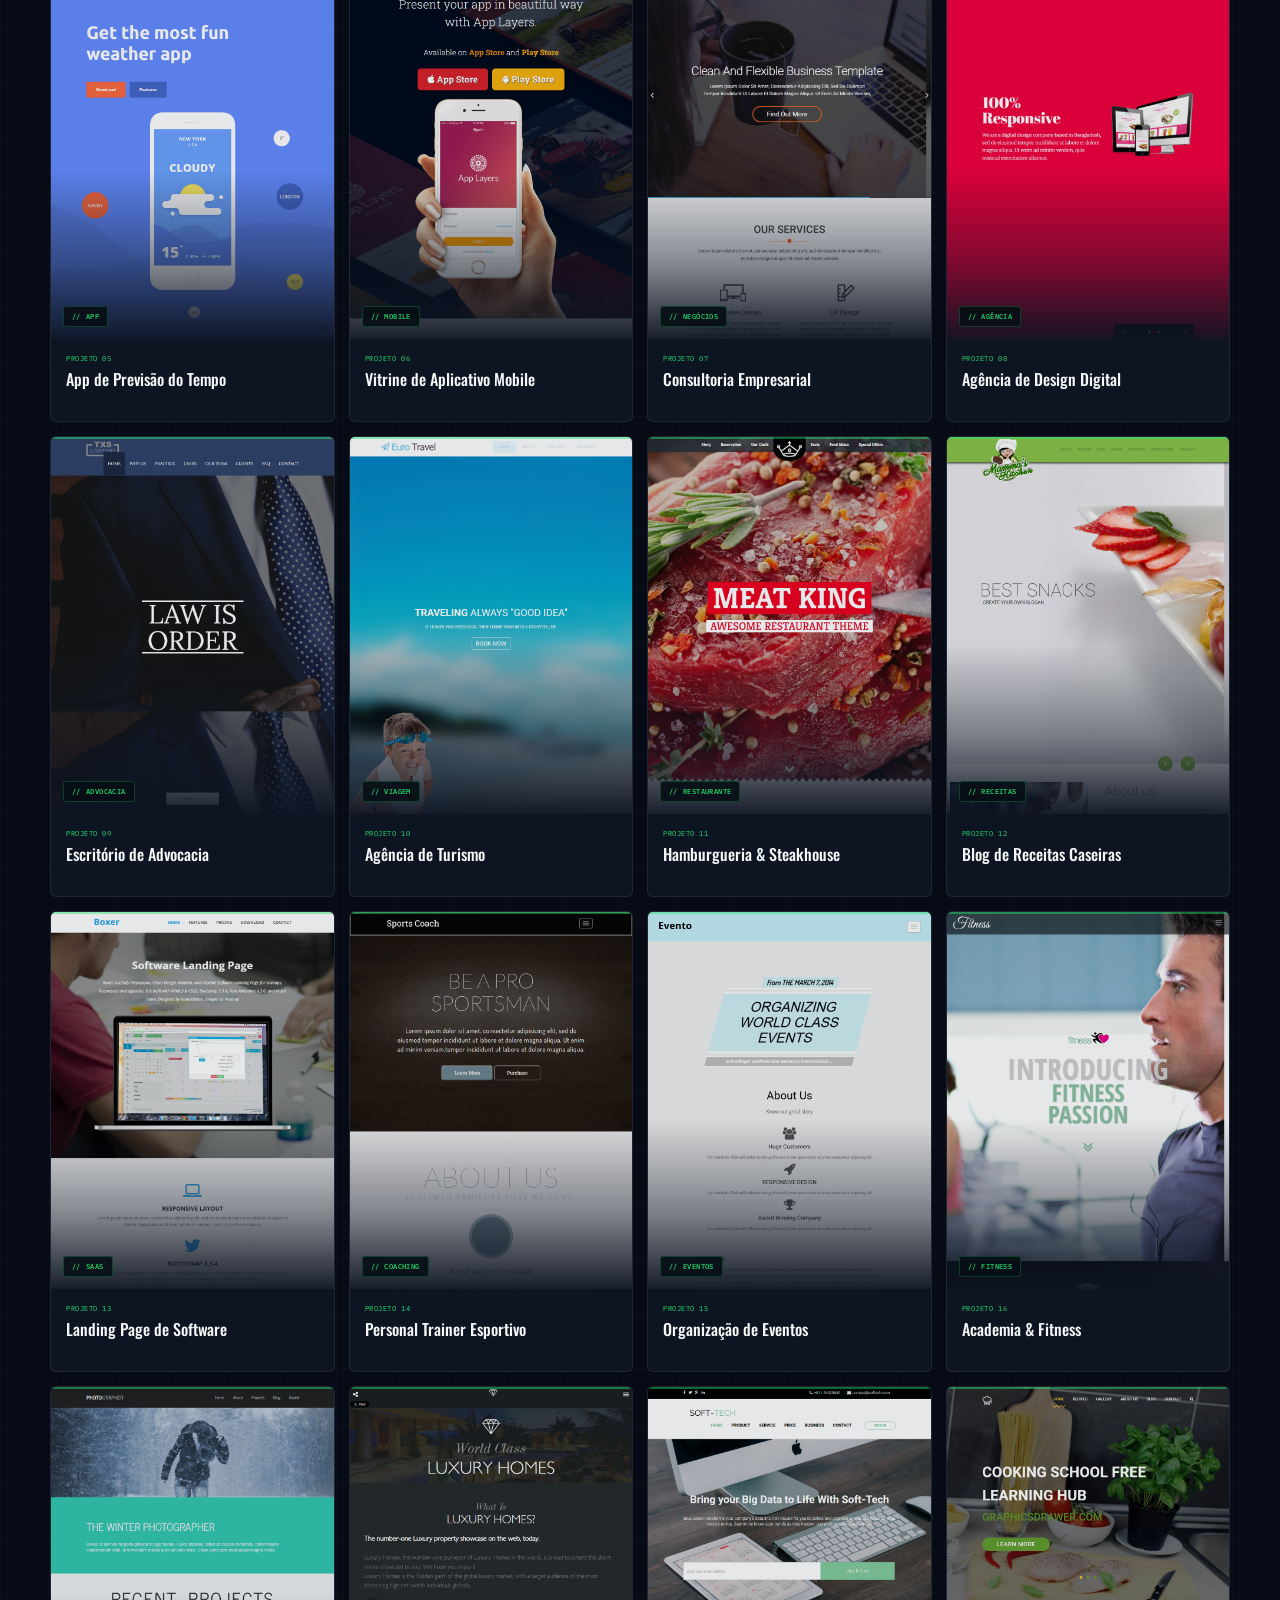
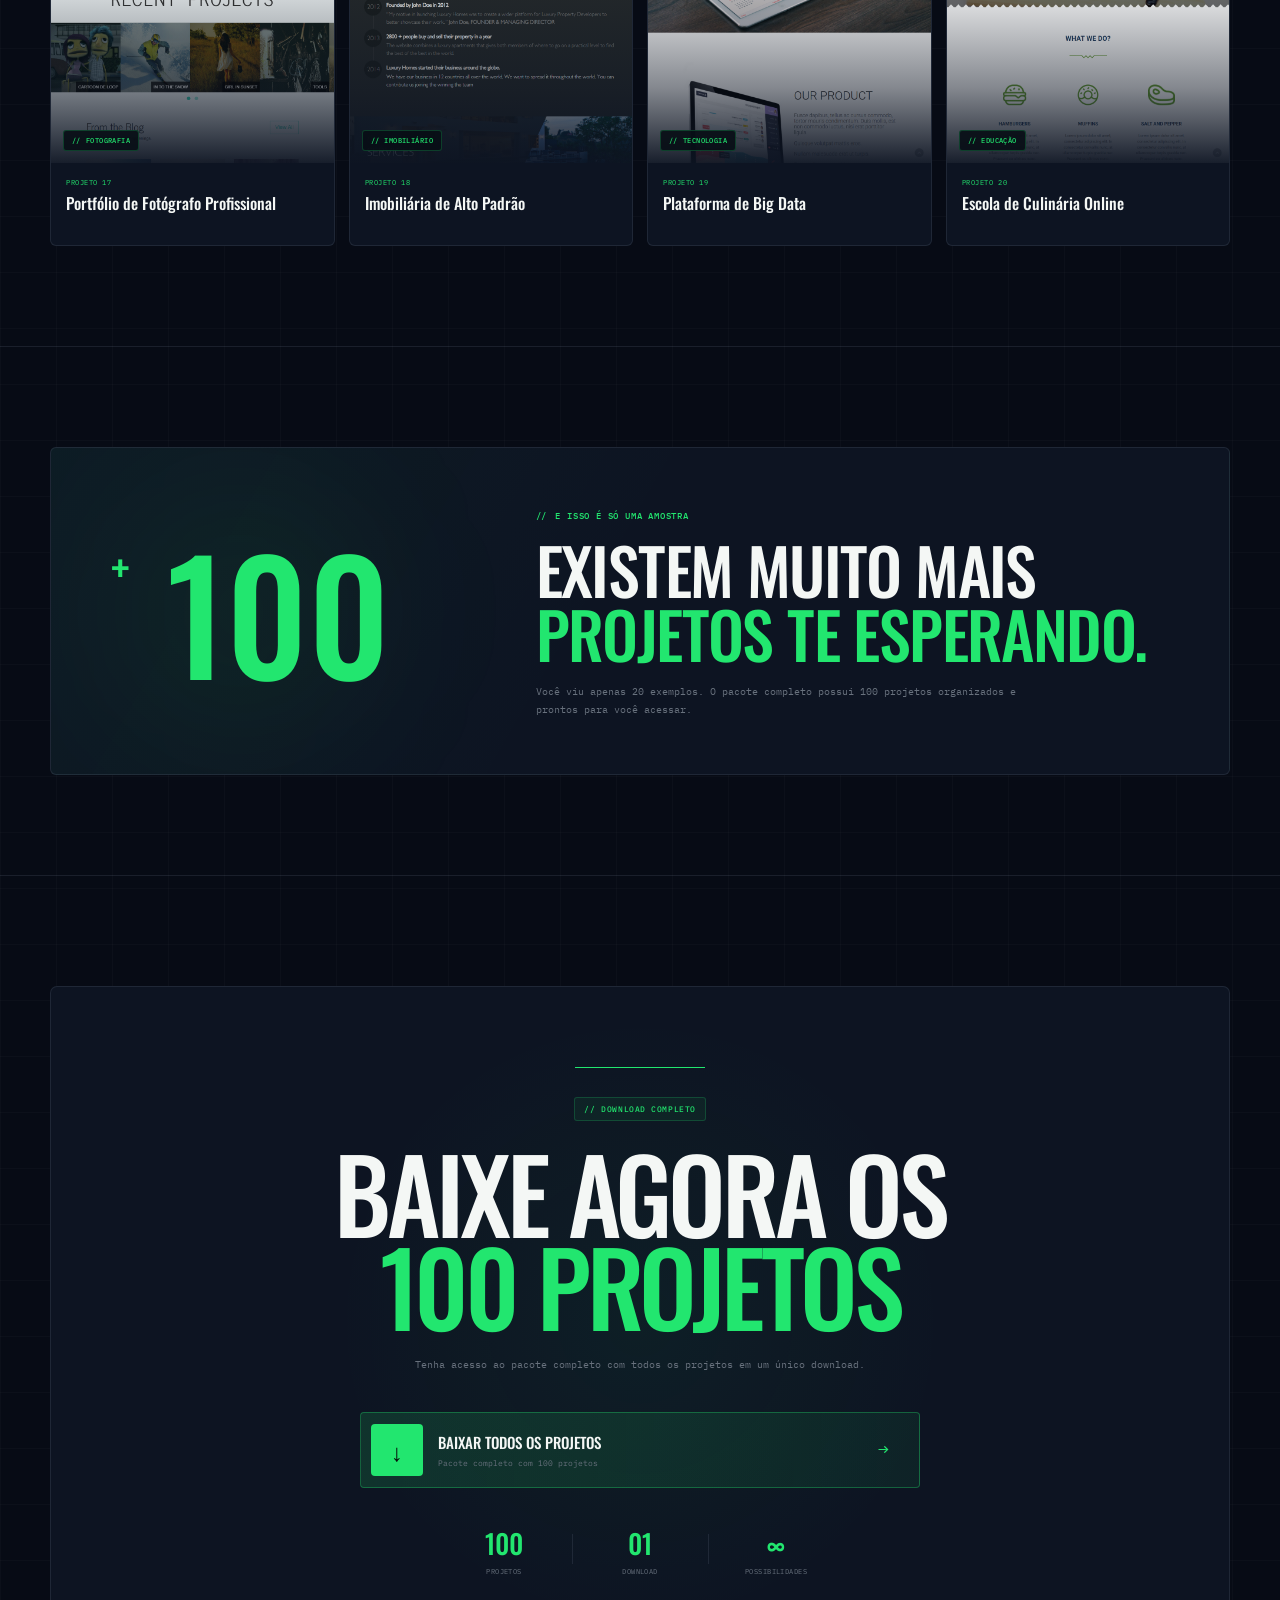
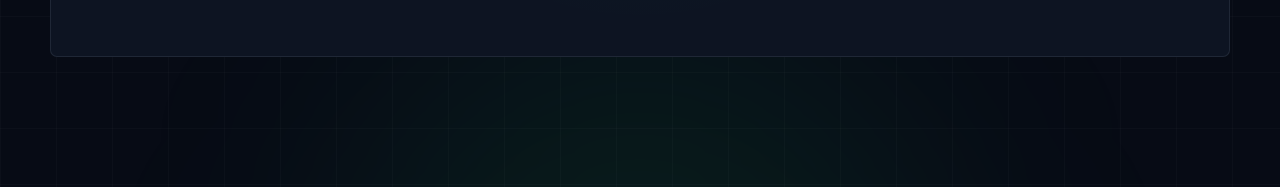
==== commit ac753137: "adjust" ====
--- a/index.html
+++ b/index.html
@@ -24,7 +24,7 @@
         <div class="hero-glow hero-glow-2"></div>
 
         <div class="container hero-content">
-          <span class="eyebrow">BIBLIOTECA EXCLUSIVA V2</span>
+          <span class="eyebrow">BIBLIOTECA EXCLUSIVA</span>
 
           <h1>
             100 PROJETOS
@@ -68,300 +68,300 @@
             <!-- CARD 01 -->
             <article class="project-card">
               <div class="project-image">
-                <img src="images/projeto-01.jpg" alt="Projeto 01" />
-                <div class="project-overlay">
-                  <span>LANDING PAGE</span>
+                <img src="assets/img/projeto-01.png" alt="Projeto 01" />
+                <div class="project-overlay">
+                  <span>GASTRONOMIA</span>
                 </div>
               </div>
 
               <div class="project-info">
                 <span>PROJETO 01</span>
-                <h3>Landing Page Premium</h3>
+                <h3>Restaurante & Café Gourmet</h3>
               </div>
             </article>
 
             <!-- CARD 02 -->
             <article class="project-card">
               <div class="project-image">
-                <img src="images/projeto-02.jpg" alt="Projeto 02" />
+                <img src="assets/img/projeto-02.png" alt="Projeto 02" />
+                <div class="project-overlay">
+                  <span>PORTFÓLIO</span>
+                </div>
+              </div>
+
+              <div class="project-info">
+                <span>PROJETO 02</span>
+                <h3>Portfólio Pessoal Criativo</h3>
+              </div>
+            </article>
+
+            <!-- CARD 03 -->
+            <article class="project-card">
+              <div class="project-image">
+                <img src="assets/img/projeto-03.png" alt="Projeto 03" />
+                <div class="project-overlay">
+                  <span>AGÊNCIA</span>
+                </div>
+              </div>
+
+              <div class="project-info">
+                <span>PROJETO 03</span>
+                <h3>Agência de Design & Branding</h3>
+              </div>
+            </article>
+
+            <!-- CARD 04 -->
+            <article class="project-card">
+              <div class="project-image">
+                <img src="assets/img/projeto-04.png" alt="Projeto 04" />
+                <div class="project-overlay">
+                  <span>AUTOMOTIVO</span>
+                </div>
+              </div>
+
+              <div class="project-info">
+                <span>PROJETO 04</span>
+                <h3>Marketplace de Carros Clássicos</h3>
+              </div>
+            </article>
+
+            <!-- CARD 05 -->
+            <article class="project-card">
+              <div class="project-image">
+                <img src="assets/img/projeto-05.png" alt="Projeto 05" />
+                <div class="project-overlay">
+                  <span>APP</span>
+                </div>
+              </div>
+
+              <div class="project-info">
+                <span>PROJETO 05</span>
+                <h3>App de Previsão do Tempo</h3>
+              </div>
+            </article>
+
+            <!-- CARD 06 -->
+            <article class="project-card">
+              <div class="project-image">
+                <img src="assets/img/projeto-06.png" alt="Projeto 06" />
+                <div class="project-overlay">
+                  <span>MOBILE</span>
+                </div>
+              </div>
+
+              <div class="project-info">
+                <span>PROJETO 06</span>
+                <h3>Vitrine de Aplicativo Mobile</h3>
+              </div>
+            </article>
+
+            <!-- CARD 07 -->
+            <article class="project-card">
+              <div class="project-image">
+                <img src="assets/img/projeto-07.png" alt="Projeto 07" />
+                <div class="project-overlay">
+                  <span>NEGÓCIOS</span>
+                </div>
+              </div>
+
+              <div class="project-info">
+                <span>PROJETO 07</span>
+                <h3>Consultoria Empresarial</h3>
+              </div>
+            </article>
+
+            <!-- CARD 08 -->
+            <article class="project-card">
+              <div class="project-image">
+                <img src="assets/img/projeto-08.png" alt="Projeto 08" />
+                <div class="project-overlay">
+                  <span>AGÊNCIA</span>
+                </div>
+              </div>
+
+              <div class="project-info">
+                <span>PROJETO 08</span>
+                <h3>Agência de Design Digital</h3>
+              </div>
+            </article>
+
+            <!-- CARD 09 -->
+            <article class="project-card">
+              <div class="project-image">
+                <img src="assets/img/projeto-09.png" alt="Projeto 09" />
+                <div class="project-overlay">
+                  <span>ADVOCACIA</span>
+                </div>
+              </div>
+
+              <div class="project-info">
+                <span>PROJETO 09</span>
+                <h3>Escritório de Advocacia</h3>
+              </div>
+            </article>
+
+            <!-- CARD 10 -->
+            <article class="project-card">
+              <div class="project-image">
+                <img src="assets/img/projeto-10.png" alt="Projeto 10" />
+                <div class="project-overlay">
+                  <span>VIAGEM</span>
+                </div>
+              </div>
+
+              <div class="project-info">
+                <span>PROJETO 10</span>
+                <h3>Agência de Turismo</h3>
+              </div>
+            </article>
+
+            <!-- CARD 11 -->
+            <article class="project-card">
+              <div class="project-image">
+                <img src="assets/img/projeto-11.png" alt="Projeto 11" />
+                <div class="project-overlay">
+                  <span>RESTAURANTE</span>
+                </div>
+              </div>
+
+              <div class="project-info">
+                <span>PROJETO 11</span>
+                <h3>Hamburgueria & Steakhouse</h3>
+              </div>
+            </article>
+
+            <!-- CARD 12 -->
+            <article class="project-card">
+              <div class="project-image">
+                <img src="assets/img/projeto-12.png" alt="Projeto 12" />
+                <div class="project-overlay">
+                  <span>RECEITAS</span>
+                </div>
+              </div>
+
+              <div class="project-info">
+                <span>PROJETO 12</span>
+                <h3>Blog de Receitas Caseiras</h3>
+              </div>
+            </article>
+
+            <!-- CARD 13 -->
+            <article class="project-card">
+              <div class="project-image">
+                <img src="assets/img/projeto-13.png" alt="Projeto 13" />
                 <div class="project-overlay">
                   <span>SAAS</span>
                 </div>
               </div>
 
               <div class="project-info">
-                <span>PROJETO 02</span>
-                <h3>Dashboard SaaS</h3>
-              </div>
-            </article>
-
-            <!-- CARD 03 -->
-            <article class="project-card">
-              <div class="project-image">
-                <img src="images/projeto-03.jpg" alt="Projeto 03" />
-                <div class="project-overlay">
-                  <span>E-COMMERCE</span>
-                </div>
-              </div>
-
-              <div class="project-info">
-                <span>PROJETO 03</span>
-                <h3>E-commerce Moderno</h3>
-              </div>
-            </article>
-
-            <!-- CARD 04 -->
-            <article class="project-card">
-              <div class="project-image">
-                <img src="images/projeto-04.jpg" alt="Projeto 04" />
-                <div class="project-overlay">
-                  <span>APP</span>
-                </div>
-              </div>
-
-              <div class="project-info">
-                <span>PROJETO 04</span>
-                <h3>Aplicação Financeira</h3>
-              </div>
-            </article>
-
-            <!-- CARD 05 -->
-            <article class="project-card">
-              <div class="project-image">
-                <img src="images/projeto-05.jpg" alt="Projeto 05" />
-                <div class="project-overlay">
-                  <span>PORTFÓLIO</span>
-                </div>
-              </div>
-
-              <div class="project-info">
-                <span>PROJETO 05</span>
-                <h3>Portfólio Desenvolvedor</h3>
-              </div>
-            </article>
-
-            <!-- CARD 06 -->
-            <article class="project-card">
-              <div class="project-image">
-                <img src="images/projeto-06.jpg" alt="Projeto 06" />
-                <div class="project-overlay">
-                  <span>LANDING PAGE</span>
-                </div>
-              </div>
-
-              <div class="project-info">
-                <span>PROJETO 06</span>
-                <h3>Página de Produto</h3>
-              </div>
-            </article>
-
-            <!-- CARD 07 -->
-            <article class="project-card">
-              <div class="project-image">
-                <img src="images/projeto-07.jpg" alt="Projeto 07" />
-                <div class="project-overlay">
-                  <span>DASHBOARD</span>
-                </div>
-              </div>
-
-              <div class="project-info">
-                <span>PROJETO 07</span>
-                <h3>Painel Administrativo</h3>
-              </div>
-            </article>
-
-            <!-- CARD 08 -->
-            <article class="project-card">
-              <div class="project-image">
-                <img src="images/projeto-08.jpg" alt="Projeto 08" />
-                <div class="project-overlay">
-                  <span>FINTECH</span>
-                </div>
-              </div>
-
-              <div class="project-info">
-                <span>PROJETO 08</span>
-                <h3>Plataforma Financeira</h3>
-              </div>
-            </article>
-
-            <!-- CARD 09 -->
-            <article class="project-card">
-              <div class="project-image">
-                <img src="images/projeto-09.jpg" alt="Projeto 09" />
-                <div class="project-overlay">
-                  <span>IA</span>
-                </div>
-              </div>
-
-              <div class="project-info">
-                <span>PROJETO 09</span>
-                <h3>Interface de Inteligência Artificial</h3>
-              </div>
-            </article>
-
-            <!-- CARD 10 -->
-            <article class="project-card">
-              <div class="project-image">
-                <img src="images/projeto-10.jpg" alt="Projeto 10" />
-                <div class="project-overlay">
-                  <span>AGENDAMENTO</span>
-                </div>
-              </div>
-
-              <div class="project-info">
-                <span>PROJETO 10</span>
-                <h3>Sistema de Agendamento</h3>
-              </div>
-            </article>
-
-            <!-- CARD 11 -->
-            <article class="project-card">
-              <div class="project-image">
-                <img src="images/projeto-11.jpg" alt="Projeto 11" />
-                <div class="project-overlay">
-                  <span>CRM</span>
-                </div>
-              </div>
-
-              <div class="project-info">
-                <span>PROJETO 11</span>
-                <h3>CRM Completo</h3>
-              </div>
-            </article>
-
-            <!-- CARD 12 -->
-            <article class="project-card">
-              <div class="project-image">
-                <img src="images/projeto-12.jpg" alt="Projeto 12" />
-                <div class="project-overlay">
-                  <span>EDTECH</span>
-                </div>
-              </div>
-
-              <div class="project-info">
-                <span>PROJETO 12</span>
-                <h3>Plataforma de Cursos</h3>
-              </div>
-            </article>
-
-            <!-- CARD 13 -->
-            <article class="project-card">
-              <div class="project-image">
-                <img src="images/projeto-13.jpg" alt="Projeto 13" />
+                <span>PROJETO 13</span>
+                <h3>Landing Page de Software</h3>
+              </div>
+            </article>
+
+            <!-- CARD 14 -->
+            <article class="project-card">
+              <div class="project-image">
+                <img src="assets/img/projeto-14.png" alt="Projeto 14" />
+                <div class="project-overlay">
+                  <span>COACHING</span>
+                </div>
+              </div>
+
+              <div class="project-info">
+                <span>PROJETO 14</span>
+                <h3>Personal Trainer Esportivo</h3>
+              </div>
+            </article>
+
+            <!-- CARD 15 -->
+            <article class="project-card">
+              <div class="project-image">
+                <img src="assets/img/projeto-15.png" alt="Projeto 15" />
+                <div class="project-overlay">
+                  <span>EVENTOS</span>
+                </div>
+              </div>
+
+              <div class="project-info">
+                <span>PROJETO 15</span>
+                <h3>Organização de Eventos</h3>
+              </div>
+            </article>
+
+            <!-- CARD 16 -->
+            <article class="project-card">
+              <div class="project-image">
+                <img src="assets/img/projeto-16.png" alt="Projeto 16" />
+                <div class="project-overlay">
+                  <span>FITNESS</span>
+                </div>
+              </div>
+
+              <div class="project-info">
+                <span>PROJETO 16</span>
+                <h3>Academia & Fitness</h3>
+              </div>
+            </article>
+
+            <!-- CARD 17 -->
+            <article class="project-card">
+              <div class="project-image">
+                <img src="assets/img/projeto-17.png" alt="Projeto 17" />
+                <div class="project-overlay">
+                  <span>FOTOGRAFIA</span>
+                </div>
+              </div>
+
+              <div class="project-info">
+                <span>PROJETO 17</span>
+                <h3>Portfólio de Fotógrafo Profissional</h3>
+              </div>
+            </article>
+
+            <!-- CARD 18 -->
+            <article class="project-card">
+              <div class="project-image">
+                <img src="assets/img/projeto-18.png" alt="Projeto 18" />
                 <div class="project-overlay">
                   <span>IMOBILIÁRIO</span>
                 </div>
               </div>
 
               <div class="project-info">
-                <span>PROJETO 13</span>
-                <h3>Portal Imobiliário</h3>
-              </div>
-            </article>
-
-            <!-- CARD 14 -->
-            <article class="project-card">
-              <div class="project-image">
-                <img src="images/projeto-14.jpg" alt="Projeto 14" />
-                <div class="project-overlay">
-                  <span>DELIVERY</span>
-                </div>
-              </div>
-
-              <div class="project-info">
-                <span>PROJETO 14</span>
-                <h3>App Delivery</h3>
-              </div>
-            </article>
-
-            <!-- CARD 15 -->
-            <article class="project-card">
-              <div class="project-image">
-                <img src="images/projeto-15.jpg" alt="Projeto 15" />
-                <div class="project-overlay">
-                  <span>HEALTH</span>
-                </div>
-              </div>
-
-              <div class="project-info">
-                <span>PROJETO 15</span>
-                <h3>Plataforma de Saúde</h3>
-              </div>
-            </article>
-
-            <!-- CARD 16 -->
-            <article class="project-card">
-              <div class="project-image">
-                <img src="images/projeto-16.jpg" alt="Projeto 16" />
-                <div class="project-overlay">
-                  <span>MARKETING</span>
-                </div>
-              </div>
-
-              <div class="project-info">
-                <span>PROJETO 16</span>
-                <h3>Dashboard de Marketing</h3>
-              </div>
-            </article>
-
-            <!-- CARD 17 -->
-            <article class="project-card">
-              <div class="project-image">
-                <img src="images/projeto-17.jpg" alt="Projeto 17" />
-                <div class="project-overlay">
-                  <span>RESTAURANTE</span>
-                </div>
-              </div>
-
-              <div class="project-info">
-                <span>PROJETO 17</span>
-                <h3>Cardápio Digital</h3>
-              </div>
-            </article>
-
-            <!-- CARD 18 -->
-            <article class="project-card">
-              <div class="project-image">
-                <img src="images/projeto-18.jpg" alt="Projeto 18" />
-                <div class="project-overlay">
-                  <span>STARTUP</span>
-                </div>
-              </div>
-
-              <div class="project-info">
                 <span>PROJETO 18</span>
-                <h3>Startup Landing Page</h3>
+                <h3>Imobiliária de Alto Padrão</h3>
               </div>
             </article>
 
             <!-- CARD 19 -->
             <article class="project-card">
               <div class="project-image">
-                <img src="images/projeto-19.jpg" alt="Projeto 19" />
-                <div class="project-overlay">
-                  <span>GESTÃO</span>
+                <img src="assets/img/projeto-19.png" alt="Projeto 19" />
+                <div class="project-overlay">
+                  <span>TECNOLOGIA</span>
                 </div>
               </div>
 
               <div class="project-info">
                 <span>PROJETO 19</span>
-                <h3>Sistema de Gestão</h3>
+                <h3>Plataforma de Big Data</h3>
               </div>
             </article>
 
             <!-- CARD 20 -->
             <article class="project-card">
               <div class="project-image">
-                <img src="images/projeto-20.jpg" alt="Projeto 20" />
-                <div class="project-overlay">
-                  <span>WEB APP</span>
+                <img src="assets/img/projeto-20.png" alt="Projeto 20" />
+                <div class="project-overlay">
+                  <span>EDUCAÇÃO</span>
                 </div>
               </div>
 
               <div class="project-info">
                 <span>PROJETO 20</span>
-                <h3>Aplicação Web Completa</h3>
+                <h3>Escola de Culinária Online</h3>
               </div>
             </article>
           </div>
